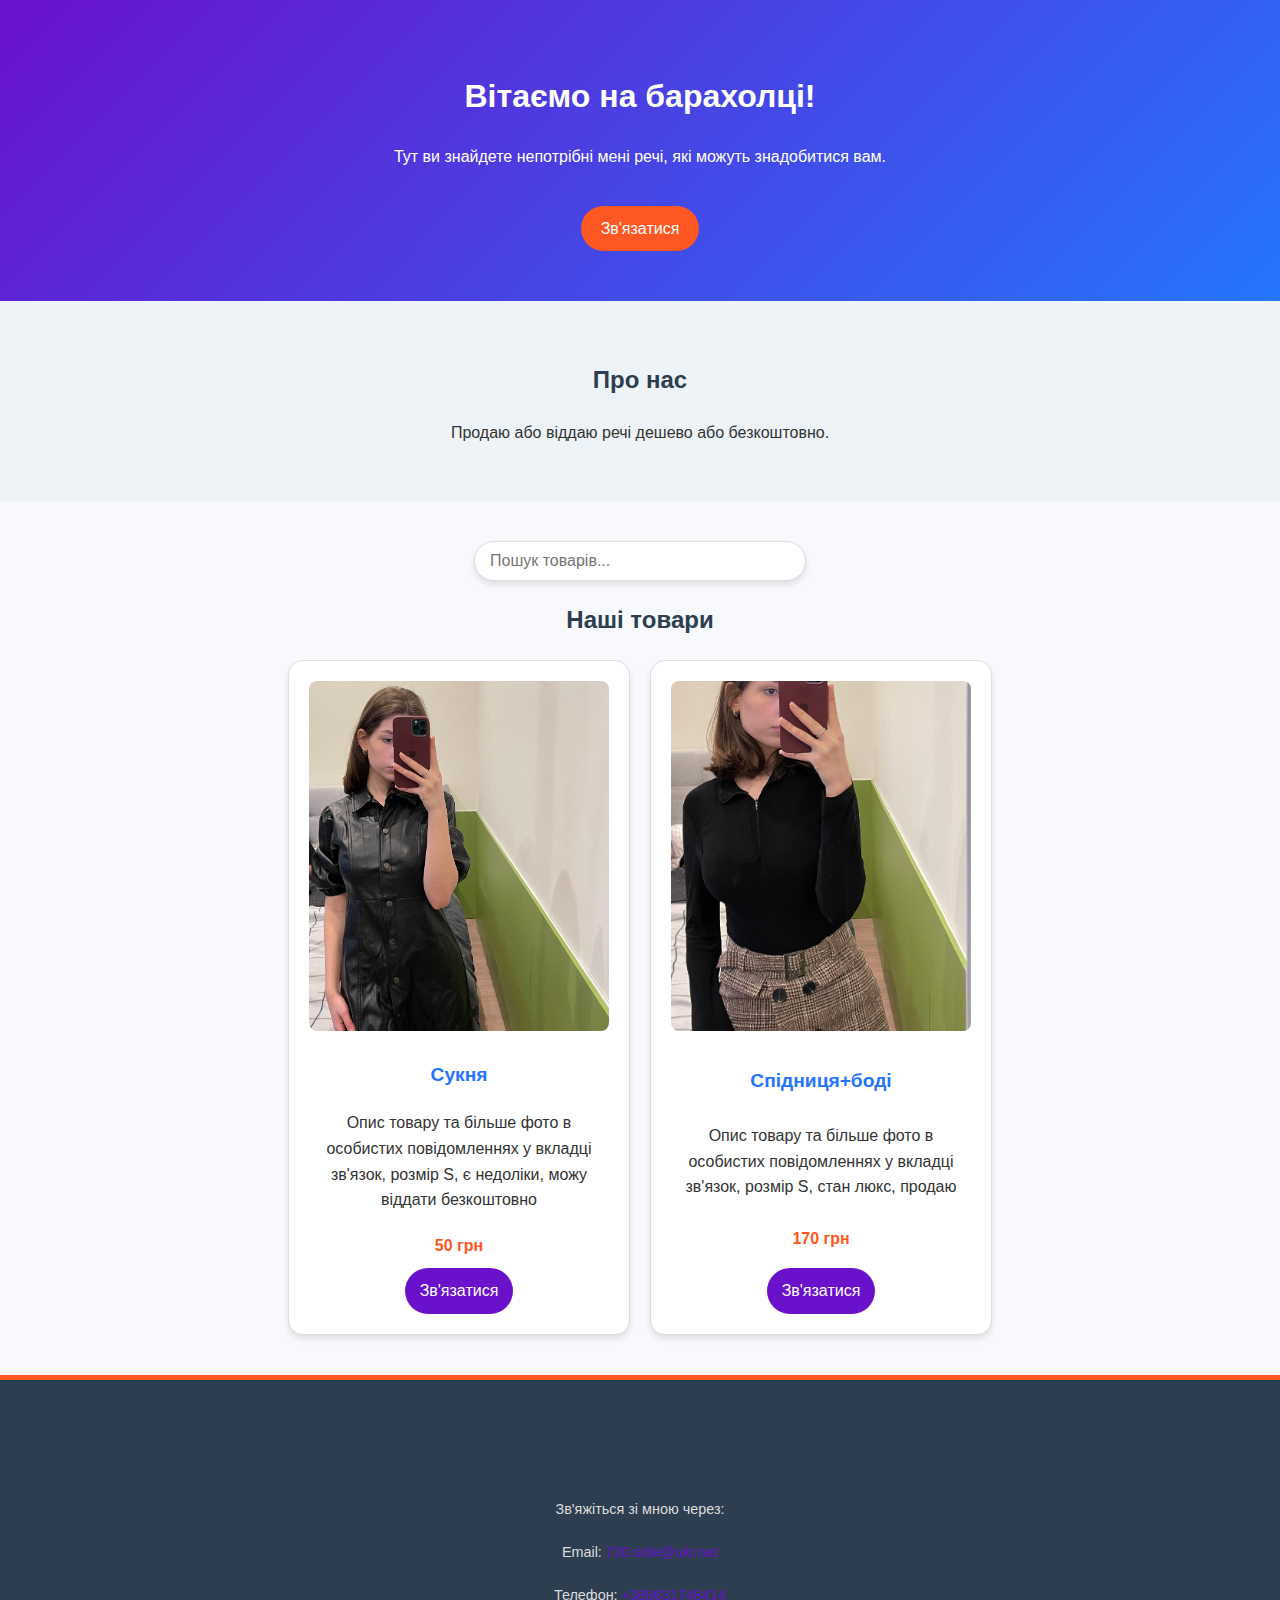
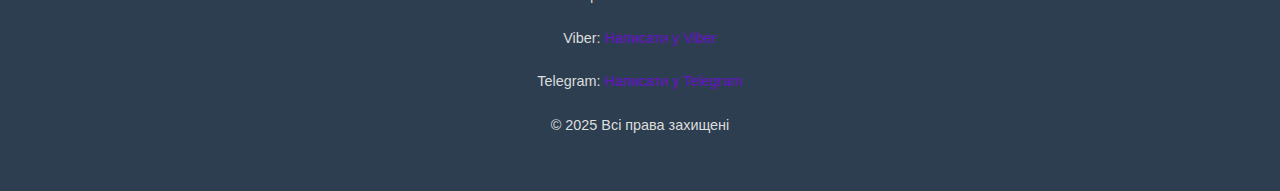
==== index.html @ 7c5efb33 "photo" ====
<!DOCTYPE html>
<html lang="uk">
<head>
    <meta charset="UTF-8">
    <meta name="viewport" content="width=device-width, initial-scale=1.0">
    <meta name="description" content="Моя барахолка – зручна платформа для купівлі та продажу товарів онлайн. Розміщуйте безкоштовні оголошення та знаходьте найкращі пропозиції!">
    <meta name="keywords" content="барахолка, товари, обмін, продаж, роздача, речі, безкоштовно">
    <meta property="og:title" content="Барахолка: Товари, обмін, роздача, оголошення, речі і все тут.">
    <meta property="og:description" content="Моя барахолка – зручна платформа для купівлі та продажу товарів онлайн. Розміщуйте безкоштовні оголошення та знаходьте найкращі пропозиції!">
    <title>Барахолка: Товари, обмін, роздача, оголошення, речі і все тут.</title>

    <!-- Favicon -->
    <link rel="icon" href="favicon.ico" type="image/x-icon">
	<meta property="og:image" content="https://illyasmilyanksyi.github.io/baraholka-project/favicon.ico">

    <!-- CSS Styles -->
    <link rel="stylesheet" href="styles.css">
</head>
<body>
    <header>
        <h1>Вітаємо на барахолці!</h1>
        <p>Тут ви знайдете непотрібні мені речі, які можуть знадобитися вам.</p>
        <a href="#contact" class="button">Зв'язатися</a>
    </header>

    <section id="about" class="section">
        <h2>Про нас</h2>
        <p>Продаю або віддаю речі дешево або безкоштовно.</p>
    </section>

    <section id="items" class="section">
        <h2>Наші товари</h2>
        <div class="items-container">
            <!-- Динамічне завантаження товарів через js -->
        </div>
    </section>
	
	<!-- Модальне вікно для фото -->
        <div id="imageModal" class="image-modal">
    <span class="close-modal" onclick="closeImageModal()">&times;</span>
    <img class="modal-content" id="modalImage">
        </div>

    <footer id="contact" class="section">
        <h2>Контакти</h2>
        <p>Зв'яжіться зі мною через:</p>
        <p>Email: <a href="mailto:720.side@ukr.net">720.side@ukr.net</a></p>
        <p>Телефон: <a href="tel:+380631748414">+380631748414</a></p>
        <p>Viber: <a href="viber://chat?number=%2B380123456789">Написати у Viber</a></p>
        <p>Telegram: <a href="https://t.me/I1488_s">Написати у Telegram</a></p>
        <p>© 2025 Всі права захищені</p>
    </footer>

    <!-- JavaScript -->
    <script src="script.js" defer></script>
</body>
</html>
---- styles.css ----
/* Основні стилі */
body {
    font-family: 'Roboto', sans-serif;
    margin: 0;
    padding: 0;
    line-height: 1.6;
    background-color: #f7f9fc;
    color: #333;
}

/* Шапка */
header {
    background: linear-gradient(135deg, #6a11cb, #2575fc);
    color: white;
    text-align: center;
    padding: 50px 20px;
    box-shadow: 0 4px 8px rgba(0, 0, 0, 0.2);
}

header .button {
    display: inline-block;
    margin-top: 20px;
    padding: 10px 20px;
    background: #ff5722;
    color: white;
    text-decoration: none;
    border-radius: 50px;
    transition: background 0.3s, transform 0.2s;
}

header .button:hover {
    background: #e64a19;
    transform: scale(1.05);
}

/* Секції */
section {
    padding: 40px 20px;
    text-align: center;
}

section:nth-child(even) {
    background: #eef3f7;
}

h2 {
    margin-bottom: 20px;
    color: #2c3e50;
}

/* Поле пошуку */
.search-box {
    display: block;
    margin: 0 auto 20px;
    padding: 10px 15px;
    width: 90%;
    max-width: 300px;
    border: 1px solid #ddd;
    border-radius: 25px;
    box-shadow: 0 4px 6px rgba(0, 0, 0, 0.1);
    font-size: 16px;
    outline: none;
    transition: border-color 0.3s;
}

.search-box:focus {
    border-color: #2575fc;
    box-shadow: 0 4px 8px rgba(37, 117, 252, 0.2);
}

/* Товари */
.items-container {
    display: flex;
    flex-wrap: wrap;
    justify-content: center;
    gap: 20px;
    margin-top: 20px;
}

.item {
    background: white;
    border: 1px solid #ddd;
    border-radius: 15px;
    padding: 20px;
    max-width: 300px;
    display: flex;
    flex-direction: column;
    justify-content: space-between;
    align-items: center;
    box-shadow: 0 4px 6px rgba(0, 0, 0, 0.1);
}

.item img {
    width: 100%;
    height: 350px;
    object-fit: cover;
    border-radius: 8px;
    margin-bottom: 10px;
}

.item h3 {
    font-size: 1.2em;
    margin-bottom: 10px;
    color: #2575fc;
}

.item p {
    margin: 10px 0;
}

.item .price {
    font-weight: bold;
    margin: 10px 0;
    color: #ff5722;
}

.item .button {
    background: #6a11cb;
    padding: 10px 15px;
    border-radius: 50px;
    color: white;
    text-decoration: none;
    transition: background 0.3s, transform 0.2s;
}

.item .button:hover {
    background: #5313b0;
    transform: scale(1.05);
}

/* Стилі для посилань у футері */
footer a {
    color: #6a11cb; /* Фіолетовий колір */
    text-decoration: none; /* Забираємо підкреслення */
    transition: color 0.3s ease;
}

footer a:hover {
    color: #ff5722; /* Помаранчевий колір при наведенні */
    text-decoration: underline; /* Додаємо підкреслення при наведенні */
}

/* Контакти */
footer {
    background: #2c3e50;
    color: white;
    text-align: center;
    padding: 40px 20px;
    border-top: 5px solid #ff5722;
}

footer p {
    margin-top: 20px;
    font-size: 0.9em;
    color: #ddd;
}

/* Адаптивність */
@media (max-width: 480px) {
    .items-container {
        flex-direction: column;
        align-items: center;
    }

    .item {
        width: 100%;
        margin-bottom: 20px;
    }

    header h1 {
        font-size: 1.5rem;
    }
}

/* Стилі для модального вікна */
.image-modal {
    display: none;
    position: fixed;
    z-index: 10;
    left: 0;
    top: 0;
    width: 100%;
    height: 100%;
    overflow: auto;
    background-color: rgba(0, 0, 0, 0.8);
}

.modal-content {
    margin: auto;
    display: block;
    max-width: 80%;
    max-height: 80%;
    border-radius: 10px;
    box-shadow: 0 4px 8px rgba(255, 255, 255, 0.2);
}

.close-modal {
    position: absolute;
    top: 20px;
    right: 35px;
    color: #fff;
    font-size: 40px;
    font-weight: bold;
    cursor: pointer;
}

.close-modal:hover,
.close-modal:focus {
    color: #ff5722;
    text-decoration: none;
    cursor: pointer;
}
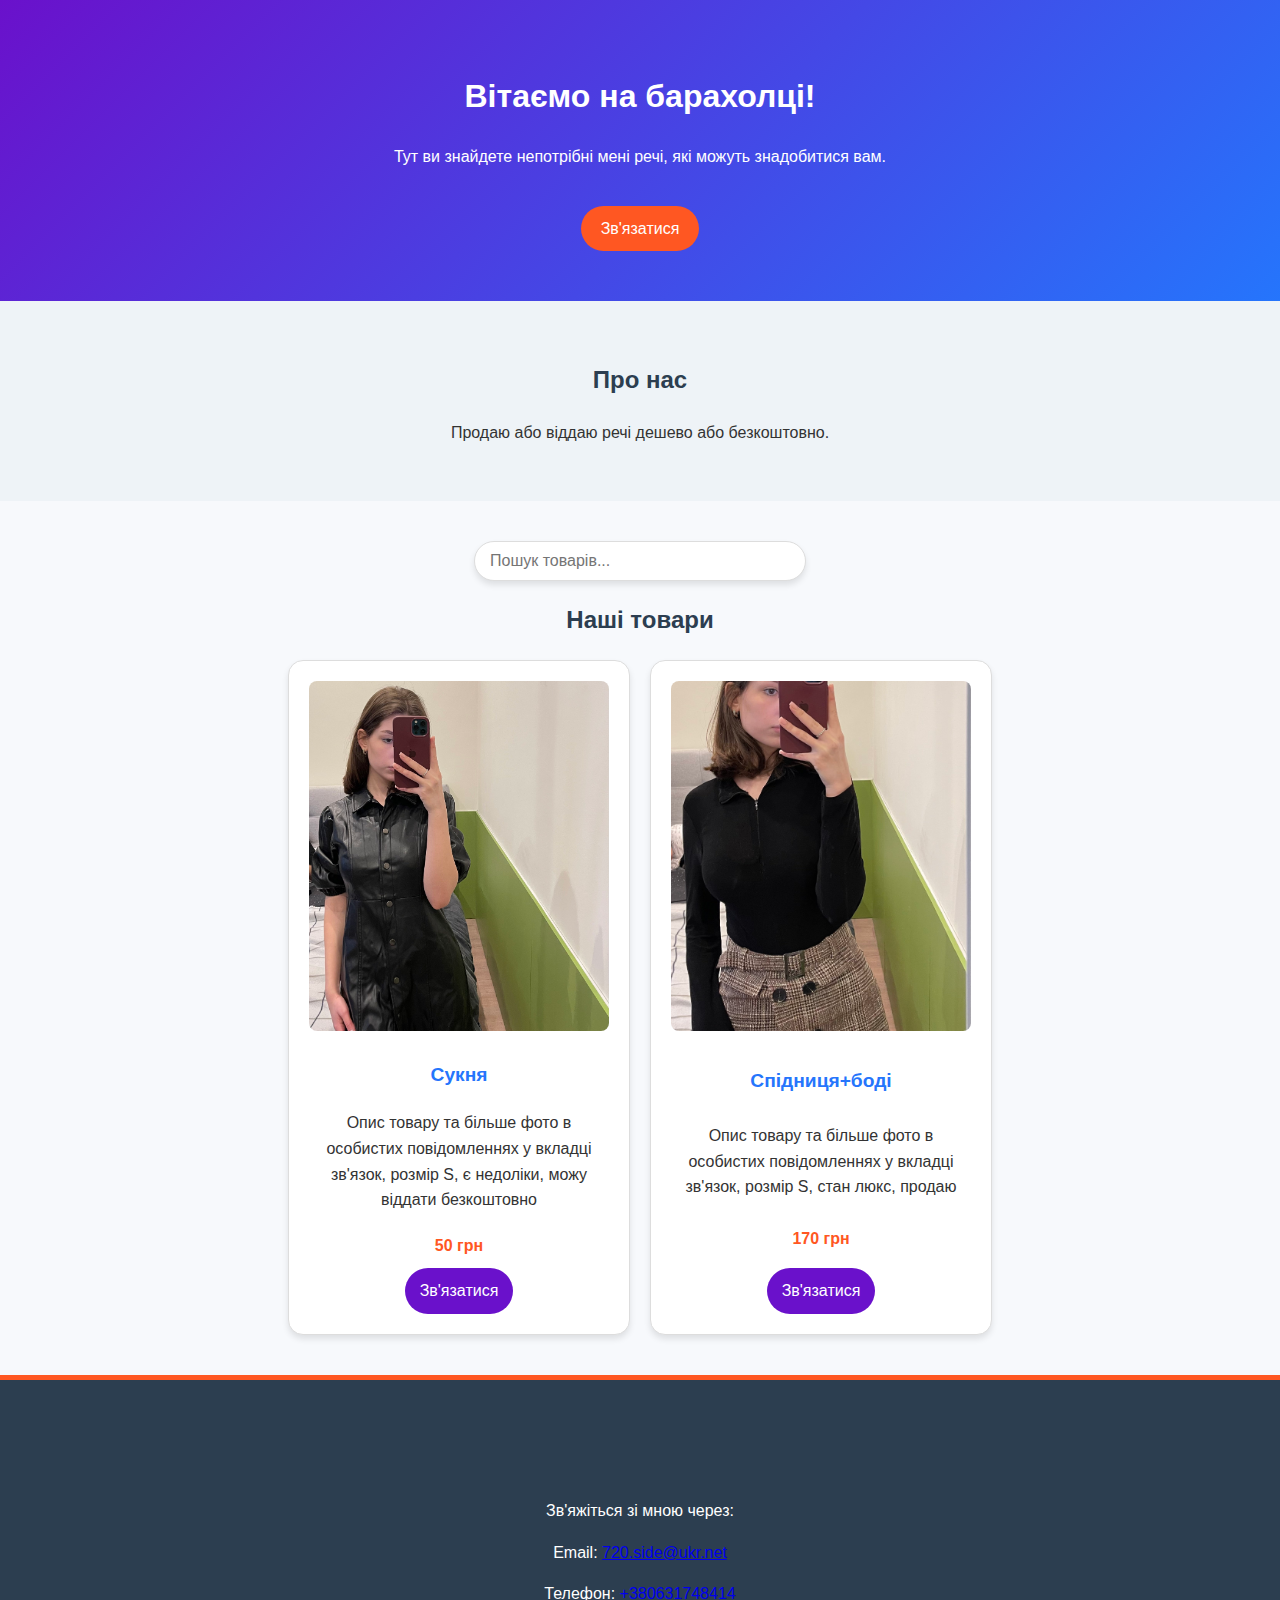
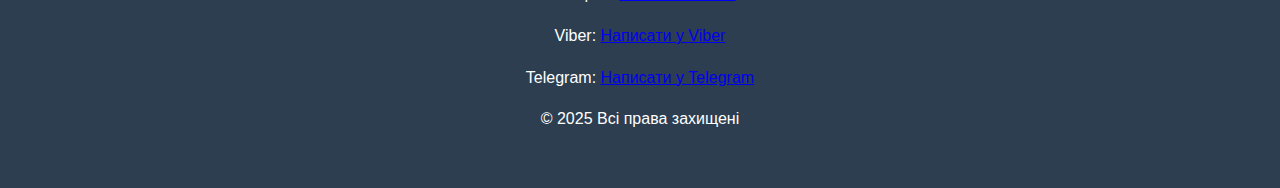
==== commit 2cca80d2: "5" ====
--- a/index.html
+++ b/index.html
@@ -11,7 +11,7 @@
 
     <!-- Favicon -->
     <link rel="icon" href="favicon.ico" type="image/x-icon">
-	<meta property="og:image" content="https://illyasmilyanksyi.github.io/baraholka-project/favicon.ico">
+    <meta property="og:image" content="https://illyasmilyanksyi.github.io/baraholka-project/favicon.ico">
 
     <!-- CSS Styles -->
     <link rel="stylesheet" href="styles.css">
@@ -31,15 +31,19 @@
     <section id="items" class="section">
         <h2>Наші товари</h2>
         <div class="items-container">
-            <!-- Динамічне завантаження товарів через js -->
+            <!-- Динамічне завантаження товарів через JS -->
         </div>
     </section>
-	
-	<!-- Модальне вікно для фото -->
-        <div id="imageModal" class="image-modal">
-    <span class="close-modal" onclick="closeImageModal()">&times;</span>
-    <img class="modal-content" id="modalImage">
+
+    <!-- Модальне вікно для фото -->
+    <div id="imageModal" class="modal">
+        <span class="close" onclick="closeImageModal()">&times;</span>
+        <img id="modalImage" class="modal-content" src="" alt="Product Image">
+        <div class="controls">
+            <span class="prev" onclick="changeImage(-1)">&#10094;</span>
+            <span class="next" onclick="changeImage(1)">&#10095;</span>
         </div>
+    </div>
 
     <footer id="contact" class="section">
         <h2>Контакти</h2>
--- a/styles.css
+++ b/styles.css
@@ -1,3 +1,5 @@
+/* Ваш існуючий CSS */
+
 /* Основні стилі */
 body {
     font-family: 'Roboto', sans-serif;
@@ -128,19 +130,7 @@
     transform: scale(1.05);
 }
 
-/* Стилі для посилань у футері */
-footer a {
-    color: #6a11cb; /* Фіолетовий колір */
-    text-decoration: none; /* Забираємо підкреслення */
-    transition: color 0.3s ease;
-}
-
-footer a:hover {
-    color: #ff5722; /* Помаранчевий колір при наведенні */
-    text-decoration: underline; /* Додаємо підкреслення при наведенні */
-}
-
-/* Контакти */
+/* Футер */
 footer {
     background: #2c3e50;
     color: white;
@@ -149,65 +139,81 @@
     border-top: 5px solid #ff5722;
 }
 
-footer p {
-    margin-top: 20px;
-    font-size: 0.9em;
-    color: #ddd;
-}
-
-/* Адаптивність */
-@media (max-width: 480px) {
-    .items-container {
-        flex-direction: column;
-        align-items: center;
-    }
-
-    .item {
-        width: 100%;
-        margin-bottom: 20px;
-    }
-
-    header h1 {
-        font-size: 1.5rem;
-    }
-}
-
-/* Стилі для модального вікна */
-.image-modal {
+/* --- Стилі для модального вікна --- */
+.modal {
     display: none;
     position: fixed;
-    z-index: 10;
+    z-index: 1000;
     left: 0;
     top: 0;
     width: 100%;
     height: 100%;
+    background-color: rgba(0, 0, 0, 0.8);
     overflow: auto;
-    background-color: rgba(0, 0, 0, 0.8);
+    text-align: center;
+    align-items: center;
+    justify-content: center;
 }
 
 .modal-content {
+    max-width: 80%;
+    max-height: 80%;
     margin: auto;
     display: block;
-    max-width: 80%;
-    max-height: 80%;
+    object-fit: contain; /* Зберігає пропорції зображення */
     border-radius: 10px;
     box-shadow: 0 4px 8px rgba(255, 255, 255, 0.2);
 }
 
-.close-modal {
+.modal img {
+    width: 100%;
+    height: auto;
+}
+
+.close {
     position: absolute;
     top: 20px;
     right: 35px;
-    color: #fff;
+    color: white;
     font-size: 40px;
     font-weight: bold;
     cursor: pointer;
-}
-
-.close-modal:hover,
-.close-modal:focus {
+    user-select: none;
+}
+
+.close:hover,
+.close:focus {
     color: #ff5722;
     text-decoration: none;
+}
+
+.controls {
+    position: absolute;
+    top: 50%;
+    width: 100%;
+    display: flex;
+    justify-content: space-between;
+    transform: translateY(-50%);
+    pointer-events: none;
+}
+
+.prev,
+.next {
     cursor: pointer;
-}
-
+    position: relative;
+    pointer-events: auto;
+    padding: 16px;
+    color: white;
+    font-weight: bold;
+    font-size: 20px;
+    user-select: none;
+    background-color: rgba(0, 0, 0, 0.5);
+    border-radius: 50%;
+    margin: 0 10px;
+    transition: background-color 0.3s;
+}
+
+.prev:hover,
+.next:hover {
+    background-color: rgba(255, 87, 34, 0.8);
+}
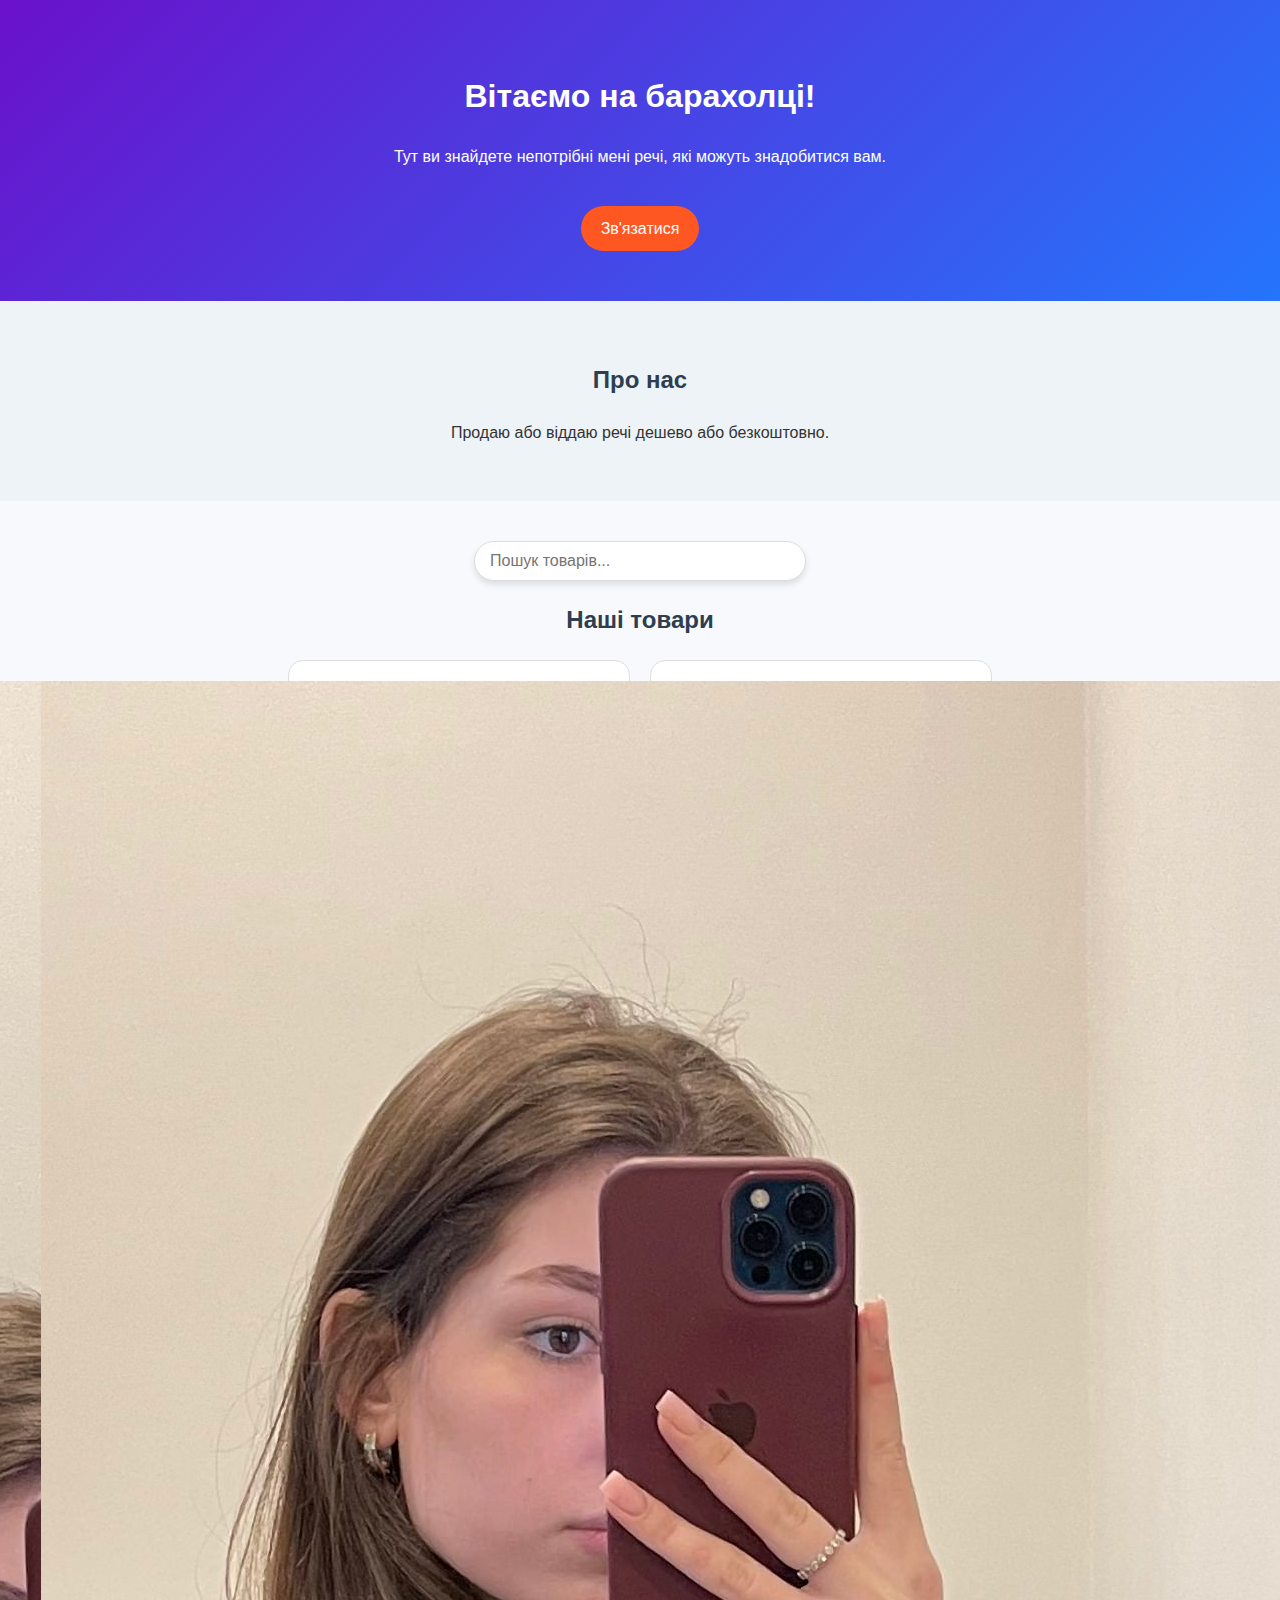
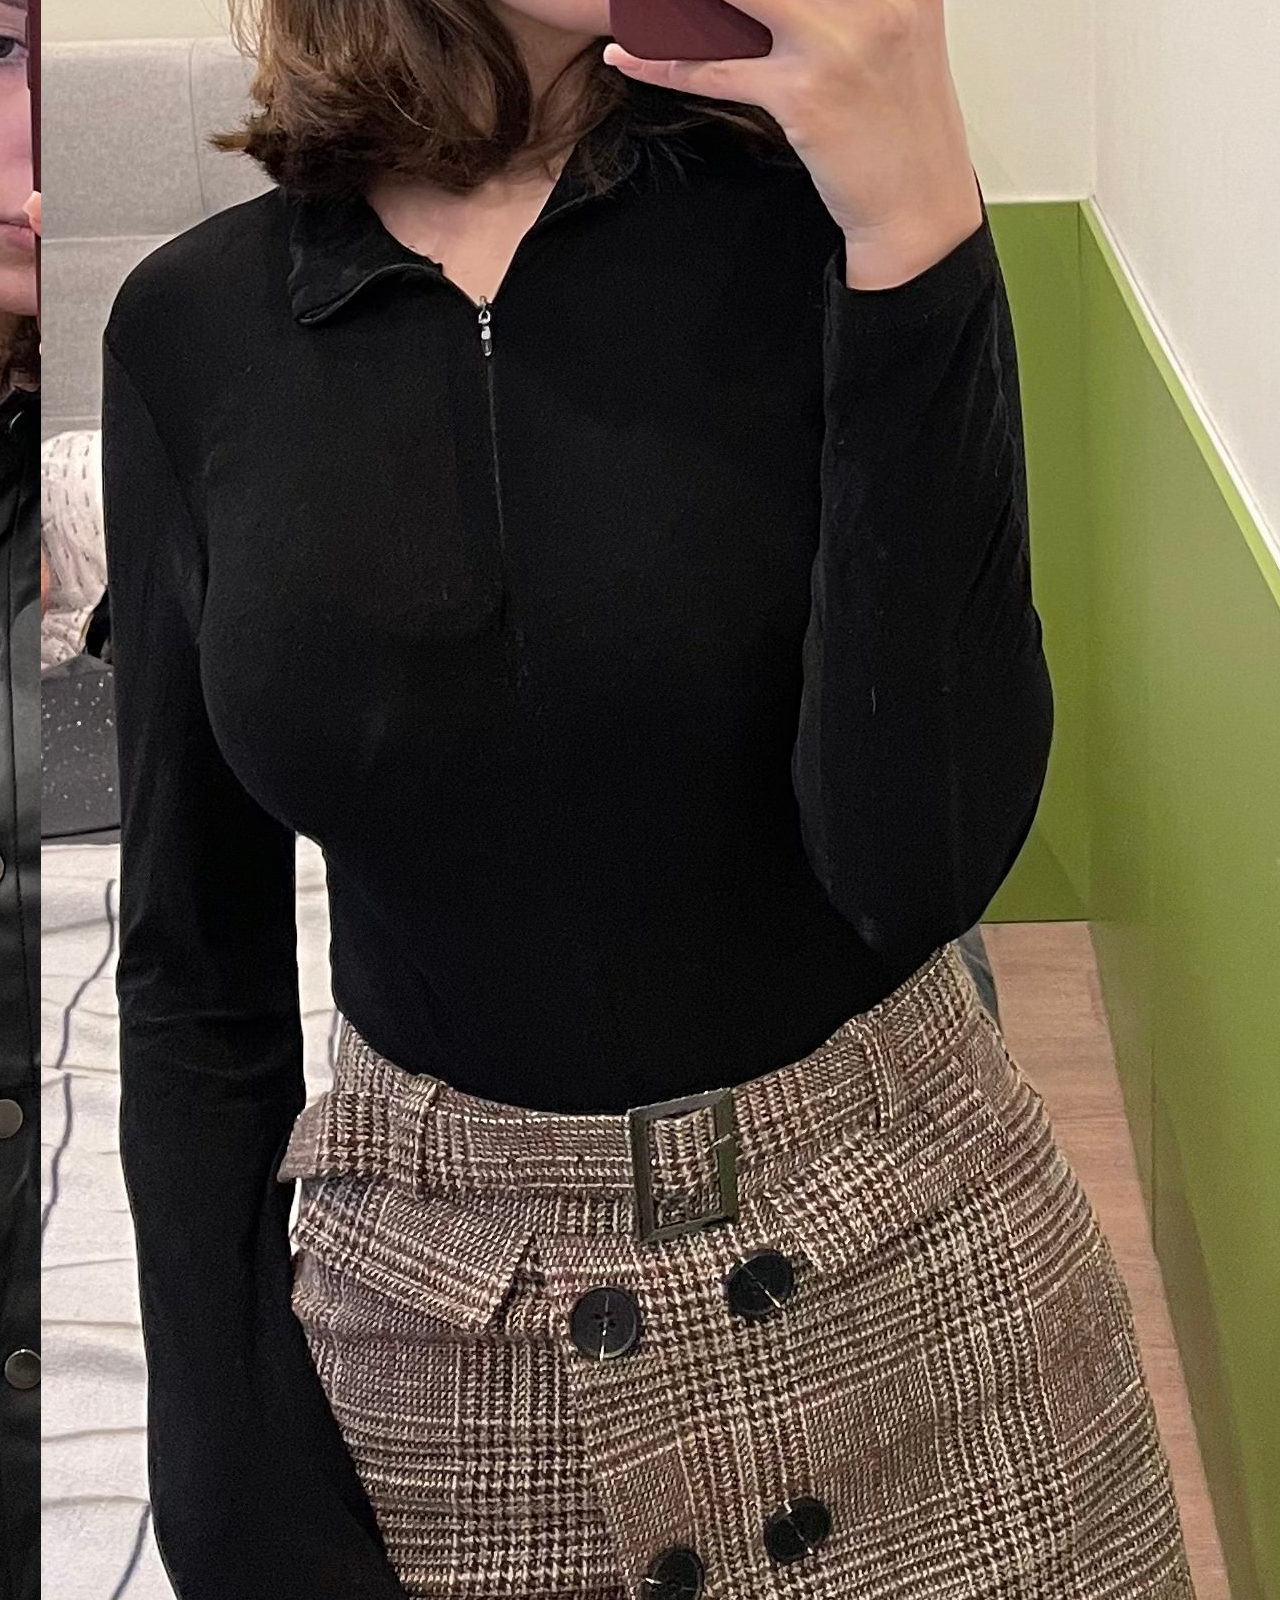
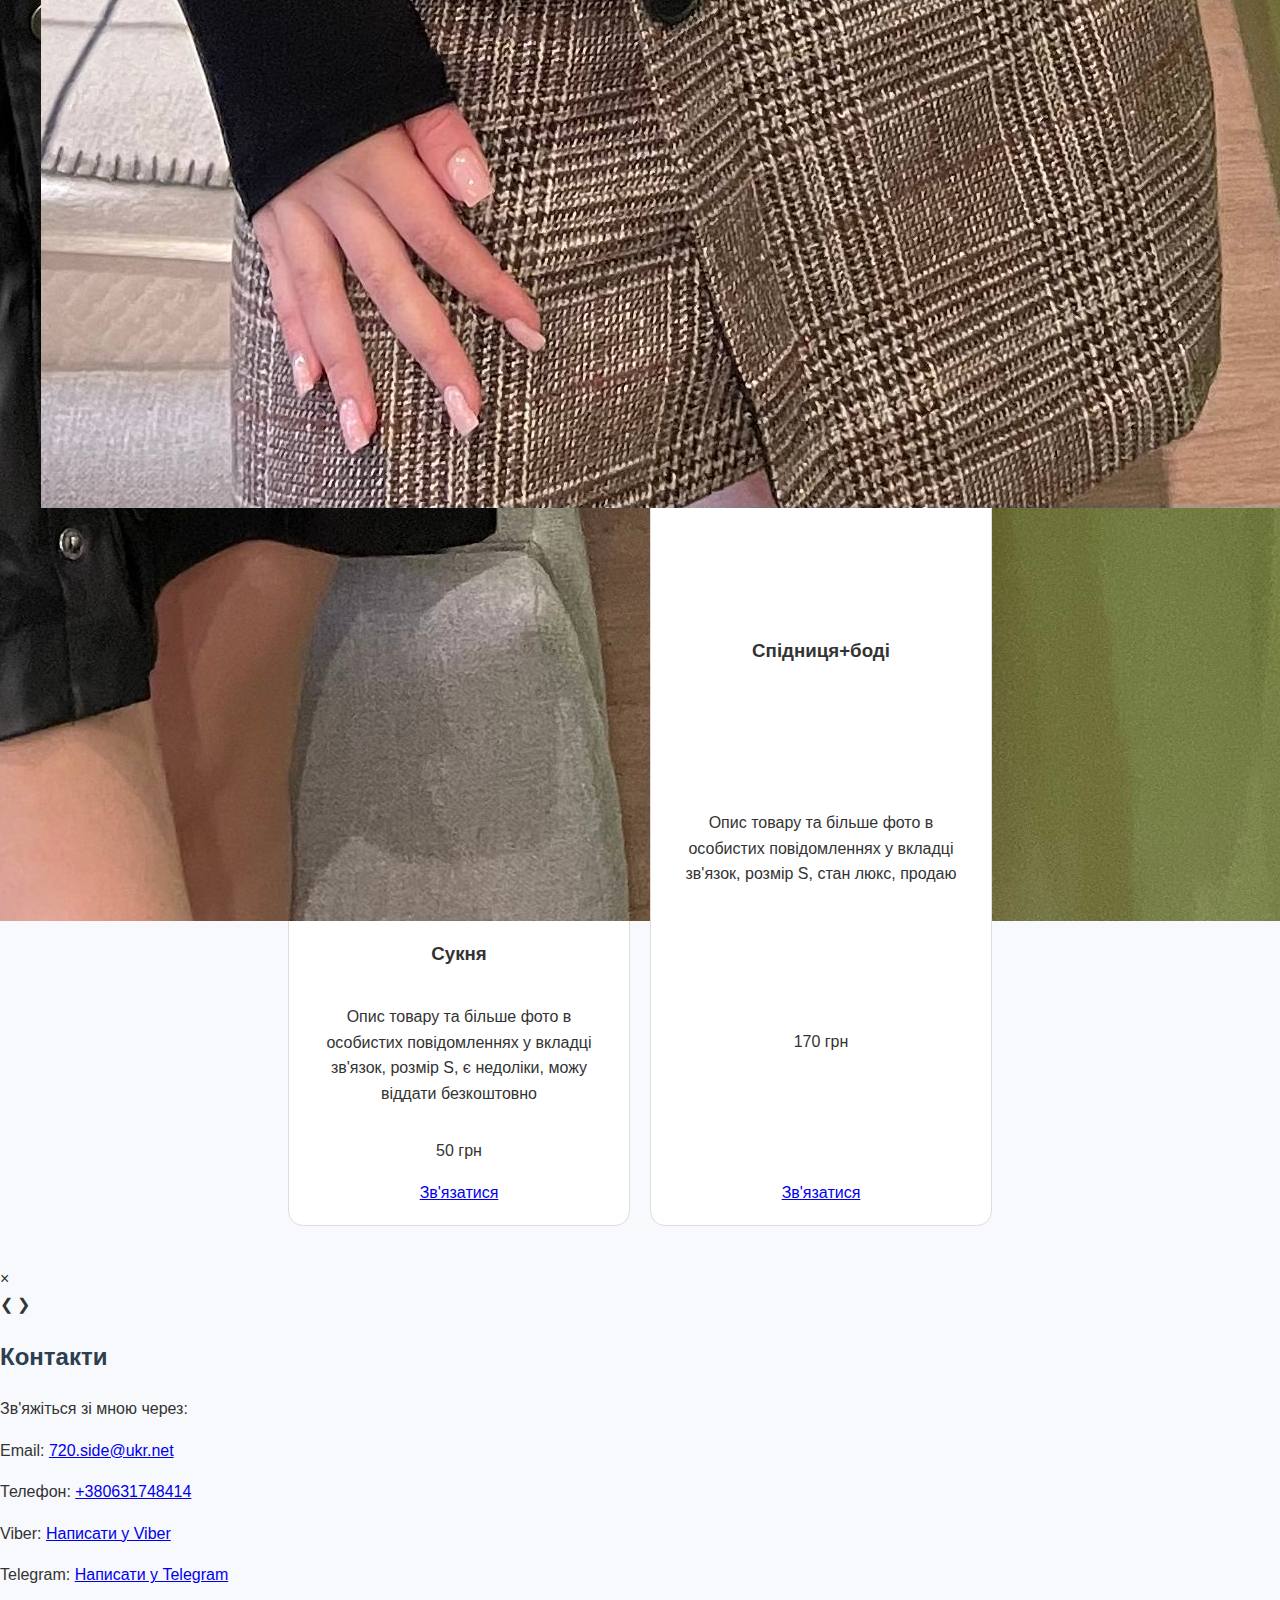
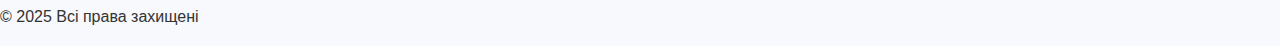
==== commit d74e9add: "6" ====
--- a/index.html
+++ b/index.html
@@ -31,17 +31,17 @@
     <section id="items" class="section">
         <h2>Наші товари</h2>
         <div class="items-container">
-            <!-- Динамічне завантаження товарів через JS -->
+            <!-- Товари будуть динамічно завантажені тут -->
         </div>
     </section>
 
-    <!-- Модальне вікно для фото -->
+    <!-- Модальне вікно для перегляду зображень -->
     <div id="imageModal" class="modal">
-        <span class="close" onclick="closeImageModal()">&times;</span>
-        <img id="modalImage" class="modal-content" src="" alt="Product Image">
+        <span class="close" onclick="closeModal()">&times;</span>
+        <img id="modalImage" class="modal-content">
         <div class="controls">
-            <span class="prev" onclick="changeImage(-1)">&#10094;</span>
-            <span class="next" onclick="changeImage(1)">&#10095;</span>
+            <span class="prev" onclick="changeSlide(-1)">&#10094;</span>
+            <span class="next" onclick="changeSlide(1)">&#10095;</span>
         </div>
     </div>
 
@@ -50,7 +50,7 @@
         <p>Зв'яжіться зі мною через:</p>
         <p>Email: <a href="mailto:720.side@ukr.net">720.side@ukr.net</a></p>
         <p>Телефон: <a href="tel:+380631748414">+380631748414</a></p>
-        <p>Viber: <a href="viber://chat?number=%2B380123456789">Написати у Viber</a></p>
+        <p>Viber: <a href="viber://chat?number=%2B380631748414">Написати у Viber</a></p>
         <p>Telegram: <a href="https://t.me/I1488_s">Написати у Telegram</a></p>
         <p>© 2025 Всі права захищені</p>
     </footer>
--- a/styles.css
+++ b/styles.css
@@ -1,5 +1,3 @@
-/* Ваш існуючий CSS */
-
 /* Основні стилі */
 body {
     font-family: 'Roboto', sans-serif;
@@ -89,131 +87,6 @@
     flex-direction: column;
     justify-content: space-between;
     align-items: center;
-    box-shadow: 0 4px 6px rgba(0, 0, 0, 0.1);
-}
-
-.item img {
-    width: 100%;
-    height: 350px;
-    object-fit: cover;
-    border-radius: 8px;
-    margin-bottom: 10px;
-}
-
-.item h3 {
-    font-size: 1.2em;
-    margin-bottom: 10px;
-    color: #2575fc;
-}
-
-.item p {
-    margin: 10px 0;
-}
-
-.item .price {
-    font-weight: bold;
-    margin: 10px 0;
-    color: #ff5722;
-}
-
-.item .button {
-    background: #6a11cb;
-    padding: 10px 15px;
-    border-radius: 50px;
-    color: white;
-    text-decoration: none;
-    transition: background 0.3s, transform 0.2s;
-}
-
-.item .button:hover {
-    background: #5313b0;
-    transform: scale(1.05);
-}
-
-/* Футер */
-footer {
-    background: #2c3e50;
-    color: white;
-    text-align: center;
-    padding: 40px 20px;
-    border-top: 5px solid #ff5722;
-}
-
-/* --- Стилі для модального вікна --- */
-.modal {
-    display: none;
-    position: fixed;
-    z-index: 1000;
-    left: 0;
-    top: 0;
-    width: 100%;
-    height: 100%;
-    background-color: rgba(0, 0, 0, 0.8);
-    overflow: auto;
-    text-align: center;
-    align-items: center;
-    justify-content: center;
-}
-
-.modal-content {
-    max-width: 80%;
-    max-height: 80%;
-    margin: auto;
-    display: block;
-    object-fit: contain; /* Зберігає пропорції зображення */
-    border-radius: 10px;
-    box-shadow: 0 4px 8px rgba(255, 255, 255, 0.2);
-}
-
-.modal img {
-    width: 100%;
-    height: auto;
-}
-
-.close {
-    position: absolute;
-    top: 20px;
-    right: 35px;
-    color: white;
-    font-size: 40px;
-    font-weight: bold;
-    cursor: pointer;
-    user-select: none;
-}
-
-.close:hover,
-.close:focus {
-    color: #ff5722;
-    text-decoration: none;
-}
-
-.controls {
-    position: absolute;
-    top: 50%;
-    width: 100%;
-    display: flex;
-    justify-content: space-between;
-    transform: translateY(-50%);
-    pointer-events: none;
-}
-
-.prev,
-.next {
-    cursor: pointer;
-    position: relative;
-    pointer-events: auto;
-    padding: 16px;
-    color: white;
-    font-weight: bold;
-    font-size: 20px;
-    user-select: none;
-    background-color: rgba(0, 0, 0, 0.5);
-    border-radius: 50%;
-    margin: 0 10px;
-    transition: background-color 0.3s;
-}
-
-.prev:hover,
-.next:hover {
-    background-color: rgba(255, 87, 34, 0.8);
-}
+    box-shadow: 0 4px 6px rgba(0, 0, 0, 0.
+::contentReference[oaicite:0]{index=0}
+ 
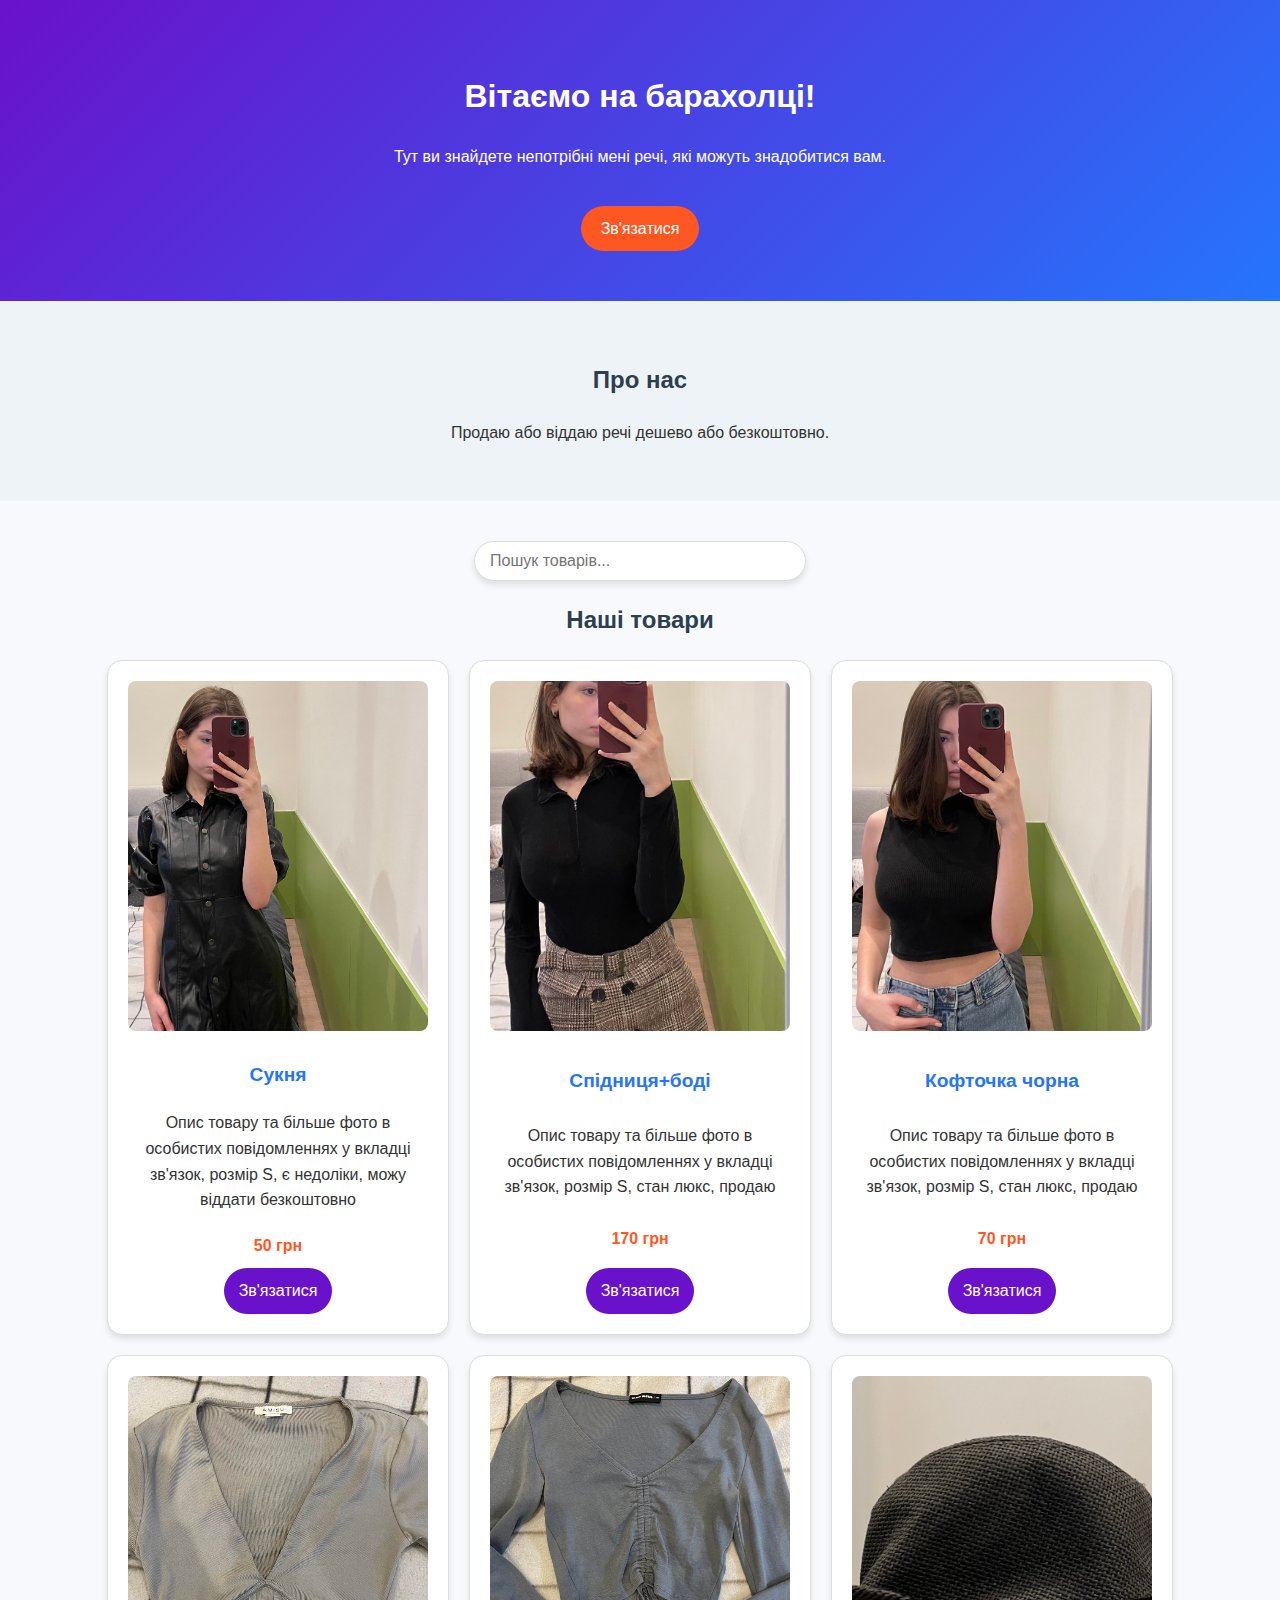
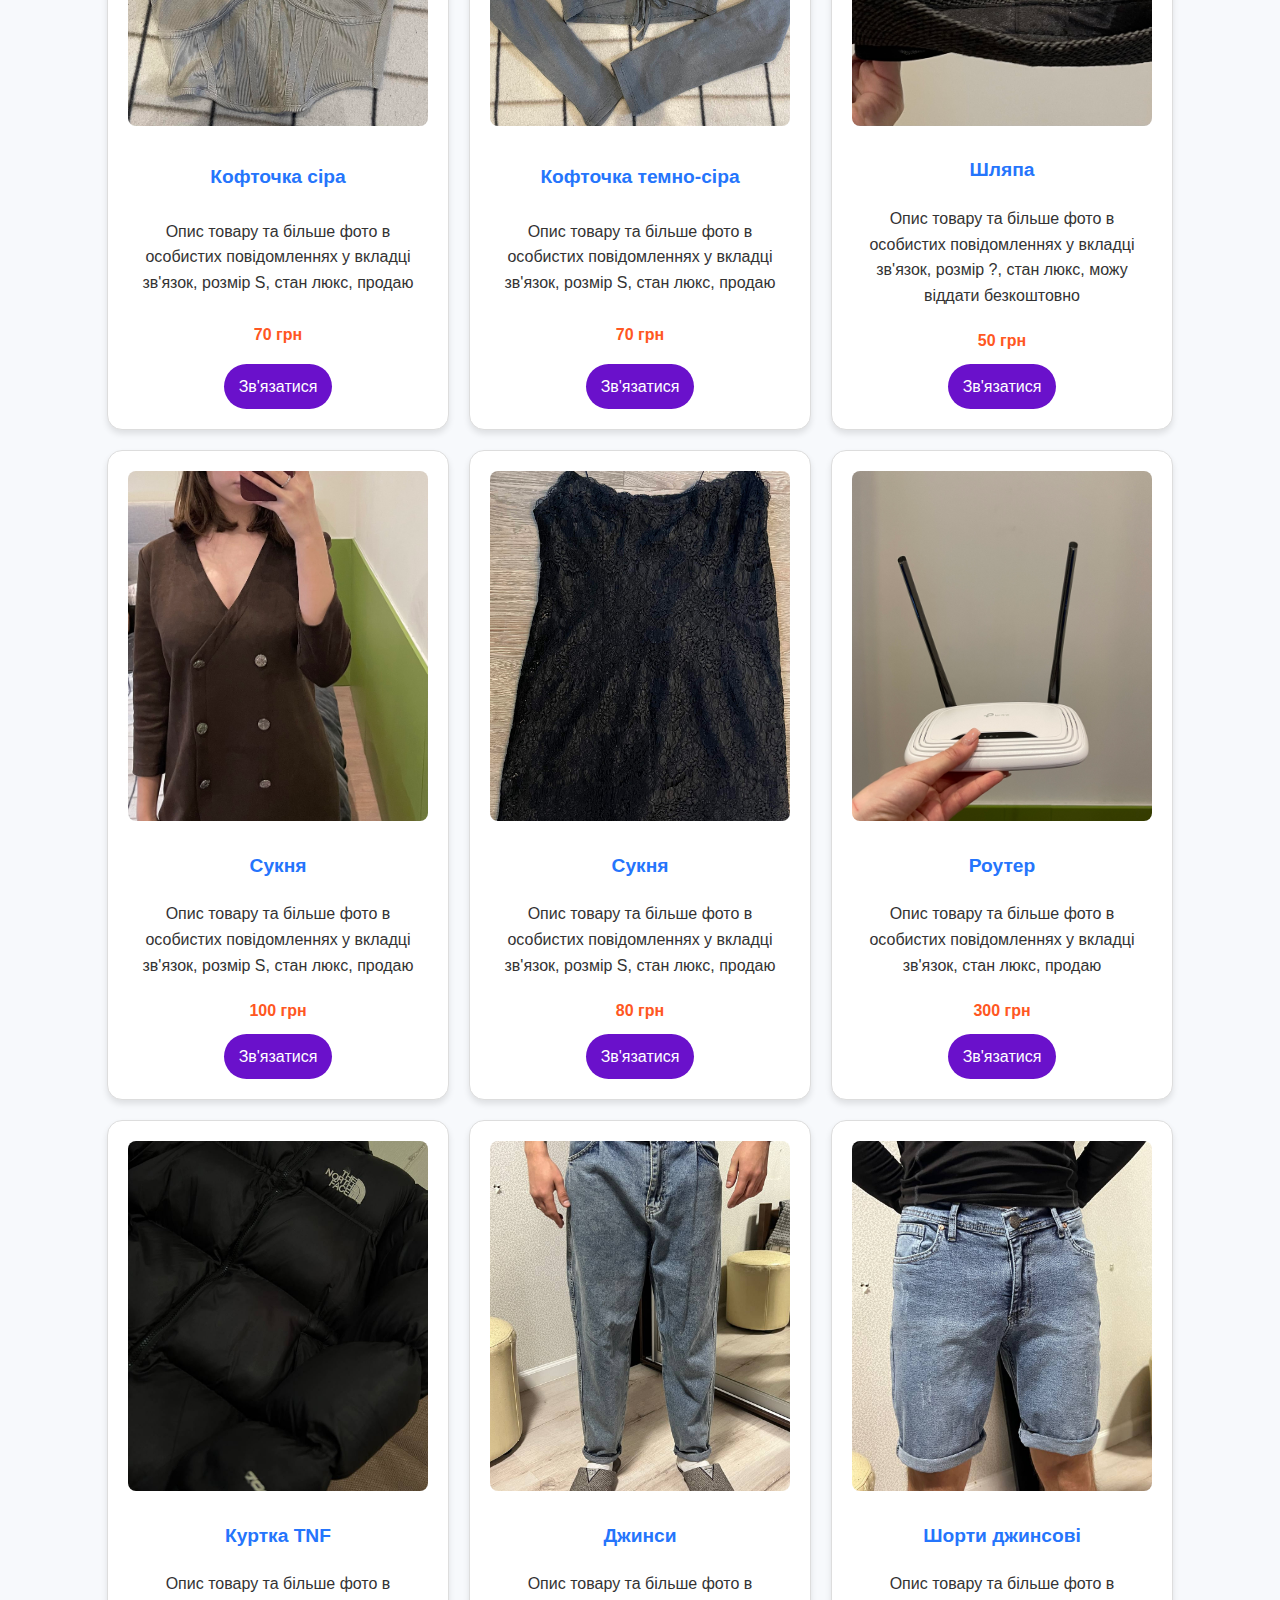
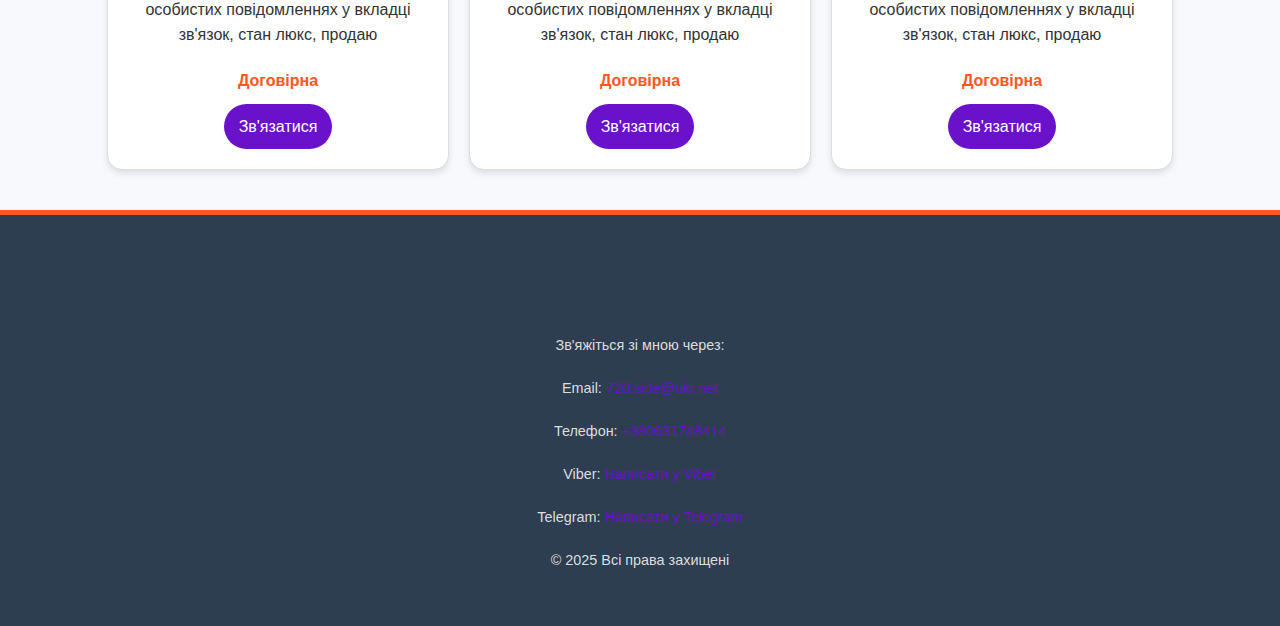
==== commit 9f78c1ad: "7" ====
--- a/index.html
+++ b/index.html
@@ -11,7 +11,7 @@
 
     <!-- Favicon -->
     <link rel="icon" href="favicon.ico" type="image/x-icon">
-    <meta property="og:image" content="https://illyasmilyanksyi.github.io/baraholka-project/favicon.ico">
+	<meta property="og:image" content="https://illyasmilyanksyi.github.io/baraholka-project/favicon.ico">
 
     <!-- CSS Styles -->
     <link rel="stylesheet" href="styles.css">
@@ -31,26 +31,22 @@
     <section id="items" class="section">
         <h2>Наші товари</h2>
         <div class="items-container">
-            <!-- Товари будуть динамічно завантажені тут -->
+            <!-- Динамічне завантаження товарів через js -->
         </div>
     </section>
-
-    <!-- Модальне вікно для перегляду зображень -->
-    <div id="imageModal" class="modal">
-        <span class="close" onclick="closeModal()">&times;</span>
-        <img id="modalImage" class="modal-content">
-        <div class="controls">
-            <span class="prev" onclick="changeSlide(-1)">&#10094;</span>
-            <span class="next" onclick="changeSlide(1)">&#10095;</span>
+	
+	<!-- Модальне вікно для фото -->
+        <div id="imageModal" class="image-modal">
+    <span class="close-modal" onclick="closeImageModal()">&times;</span>
+    <img class="modal-content" id="modalImage">
         </div>
-    </div>
 
     <footer id="contact" class="section">
         <h2>Контакти</h2>
         <p>Зв'яжіться зі мною через:</p>
         <p>Email: <a href="mailto:720.side@ukr.net">720.side@ukr.net</a></p>
         <p>Телефон: <a href="tel:+380631748414">+380631748414</a></p>
-        <p>Viber: <a href="viber://chat?number=%2B380631748414">Написати у Viber</a></p>
+        <p>Viber: <a href="viber://chat?number=%2B380123456789">Написати у Viber</a></p>
         <p>Telegram: <a href="https://t.me/I1488_s">Написати у Telegram</a></p>
         <p>© 2025 Всі права захищені</p>
     </footer>
--- a/styles.css
+++ b/styles.css
@@ -87,6 +87,127 @@
     flex-direction: column;
     justify-content: space-between;
     align-items: center;
-    box-shadow: 0 4px 6px rgba(0, 0, 0, 0.
-::contentReference[oaicite:0]{index=0}
- 
+    box-shadow: 0 4px 6px rgba(0, 0, 0, 0.1);
+}
+
+.item img {
+    width: 100%;
+    height: 350px;
+    object-fit: cover;
+    border-radius: 8px;
+    margin-bottom: 10px;
+}
+
+.item h3 {
+    font-size: 1.2em;
+    margin-bottom: 10px;
+    color: #2575fc;
+}
+
+.item p {
+    margin: 10px 0;
+}
+
+.item .price {
+    font-weight: bold;
+    margin: 10px 0;
+    color: #ff5722;
+}
+
+.item .button {
+    background: #6a11cb;
+    padding: 10px 15px;
+    border-radius: 50px;
+    color: white;
+    text-decoration: none;
+    transition: background 0.3s, transform 0.2s;
+}
+
+.item .button:hover {
+    background: #5313b0;
+    transform: scale(1.05);
+}
+
+/* Стилі для посилань у футері */
+footer a {
+    color: #6a11cb; /* Фіолетовий колір */
+    text-decoration: none; /* Забираємо підкреслення */
+    transition: color 0.3s ease;
+}
+
+footer a:hover {
+    color: #ff5722; /* Помаранчевий колір при наведенні */
+    text-decoration: underline; /* Додаємо підкреслення при наведенні */
+}
+
+/* Контакти */
+footer {
+    background: #2c3e50;
+    color: white;
+    text-align: center;
+    padding: 40px 20px;
+    border-top: 5px solid #ff5722;
+}
+
+footer p {
+    margin-top: 20px;
+    font-size: 0.9em;
+    color: #ddd;
+}
+
+/* Адаптивність */
+@media (max-width: 480px) {
+    .items-container {
+        flex-direction: column;
+        align-items: center;
+    }
+
+    .item {
+        width: 100%;
+        margin-bottom: 20px;
+    }
+
+    header h1 {
+        font-size: 1.5rem;
+    }
+}
+
+/* Стилі для модального вікна */
+.image-modal {
+    display: none;
+    position: fixed;
+    z-index: 10;
+    left: 0;
+    top: 0;
+    width: 100%;
+    height: 100%;
+    overflow: auto;
+    background-color: rgba(0, 0, 0, 0.8);
+}
+
+.modal-content {
+    margin: auto;
+    display: block;
+    max-width: 80%;
+    max-height: 80%;
+    border-radius: 10px;
+    box-shadow: 0 4px 8px rgba(255, 255, 255, 0.2);
+}
+
+.close-modal {
+    position: absolute;
+    top: 20px;
+    right: 35px;
+    color: #fff;
+    font-size: 40px;
+    font-weight: bold;
+    cursor: pointer;
+}
+
+.close-modal:hover,
+.close-modal:focus {
+    color: #ff5722;
+    text-decoration: none;
+    cursor: pointer;
+}
+
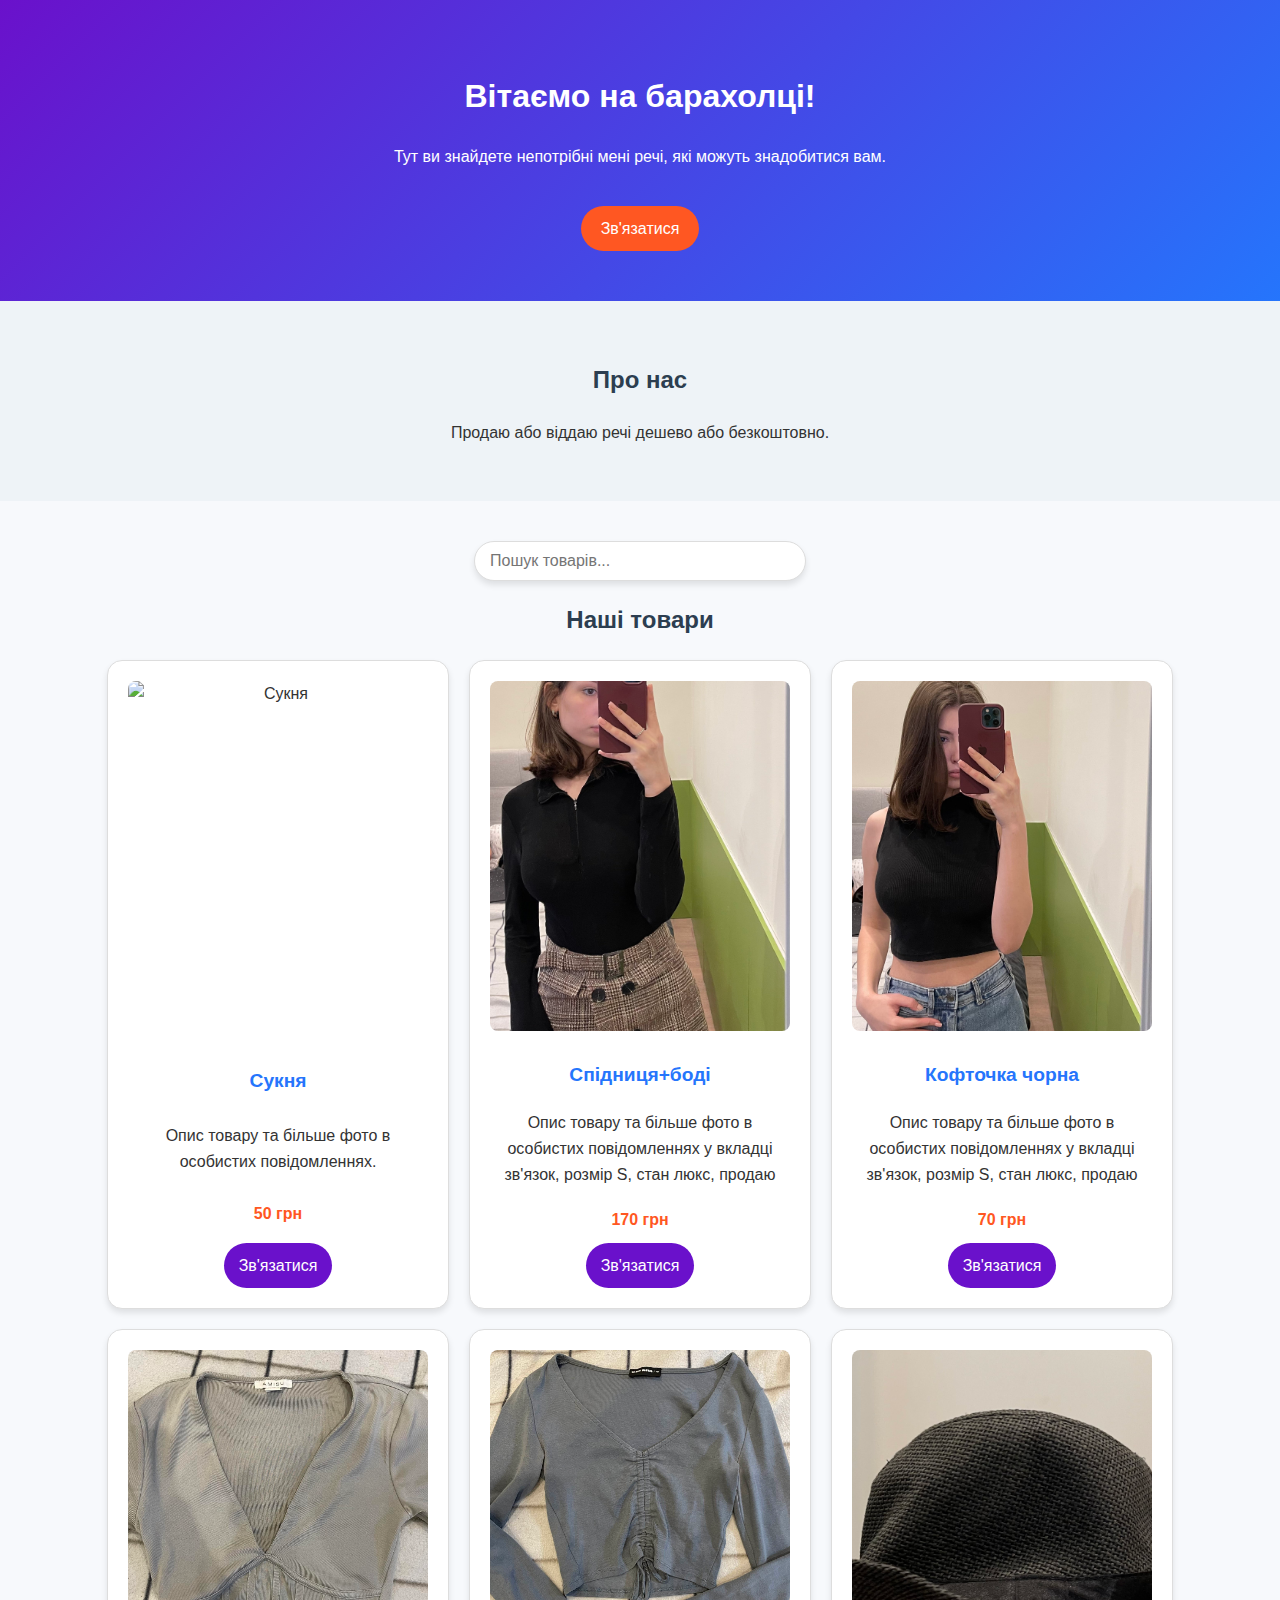
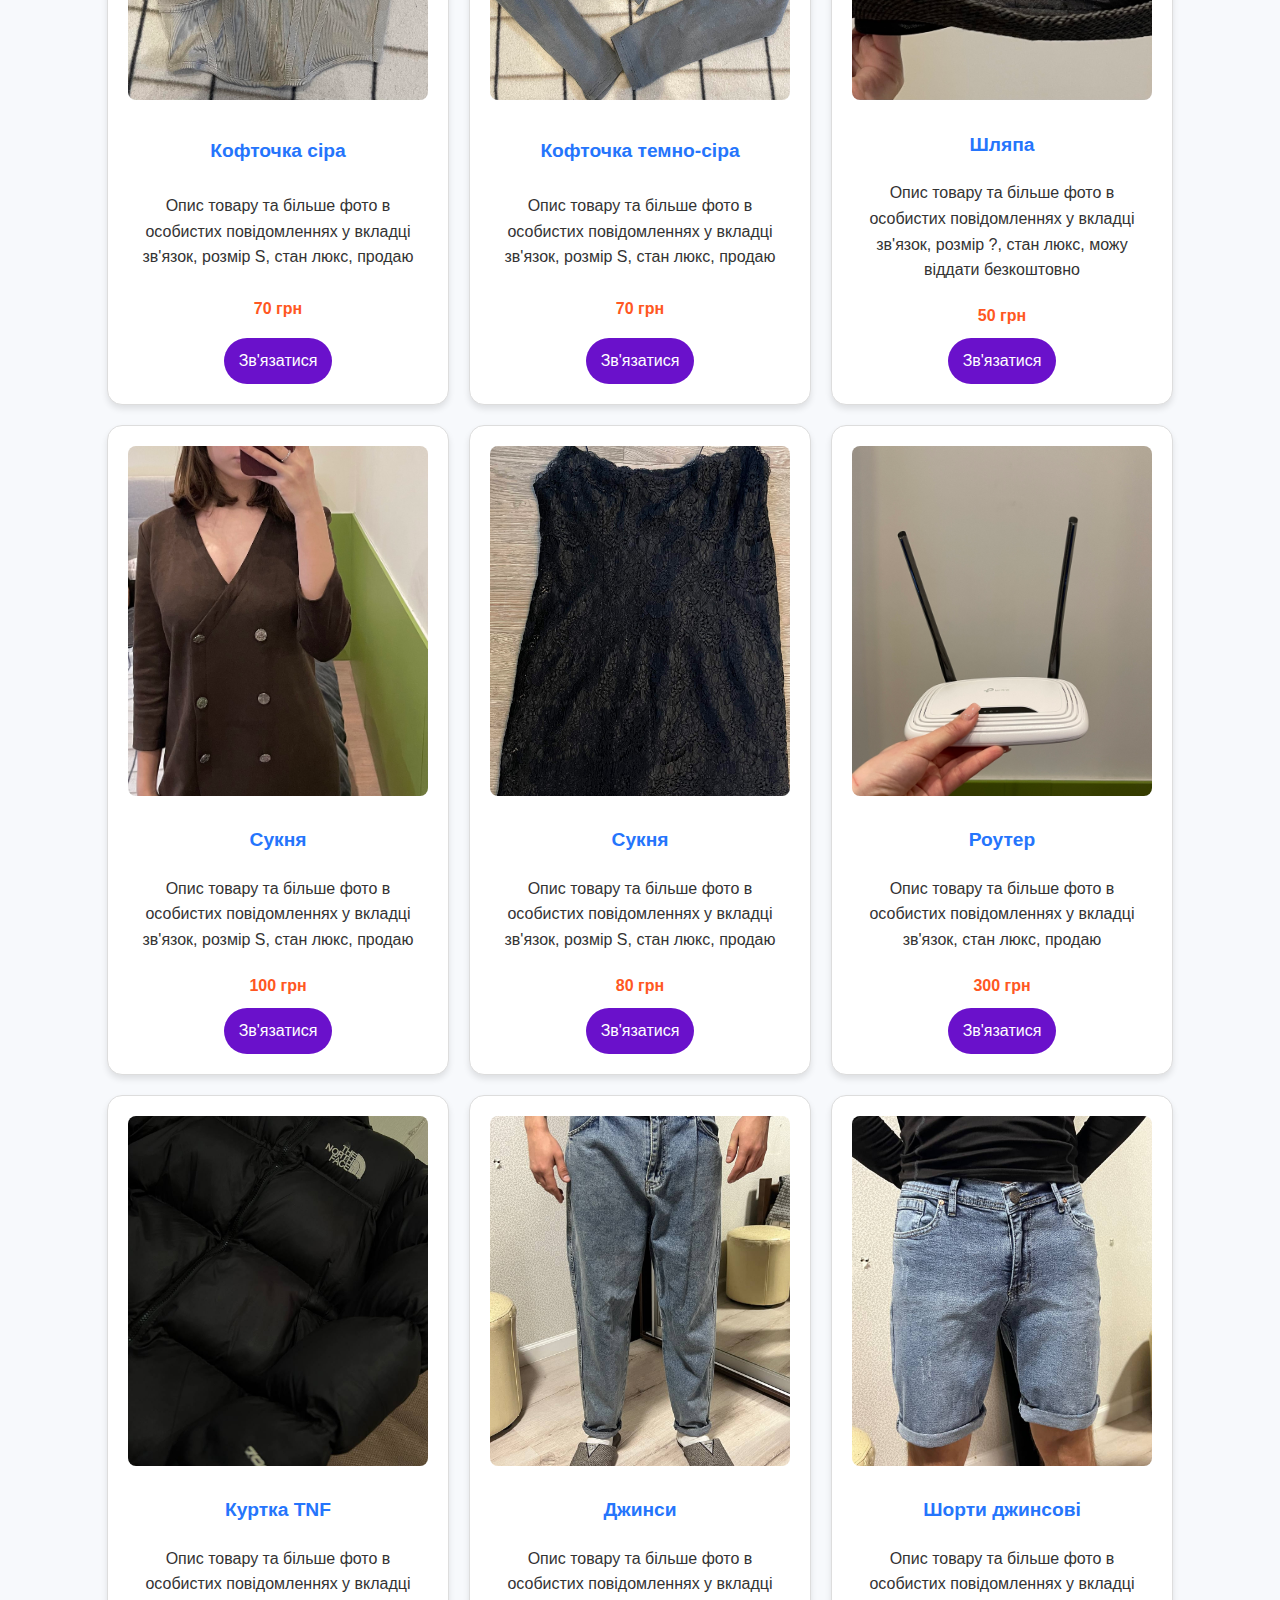
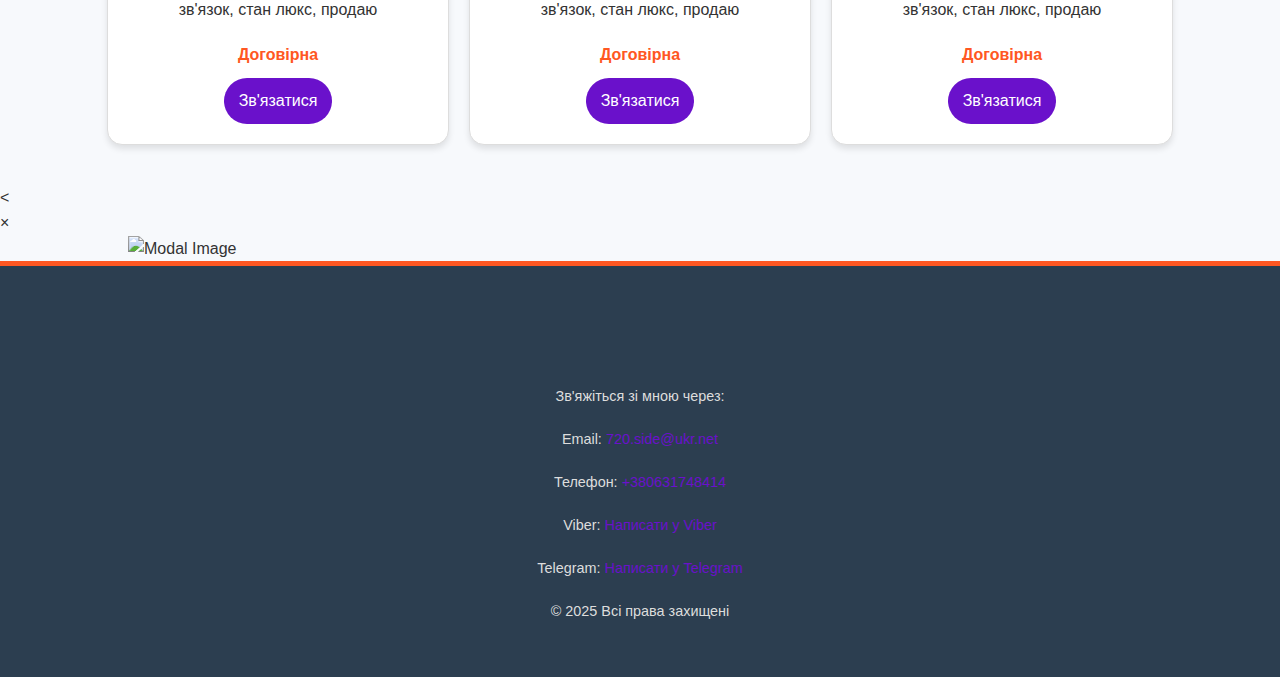
==== commit 1ff0af04: "12" ====
--- a/index.html
+++ b/index.html
@@ -36,10 +36,13 @@
     </section>
 	
 	<!-- Модальне вікно для фото -->
-        <div id="imageModal" class="image-modal">
-    <span class="close-modal" onclick="closeImageModal()">&times;</span>
-    <img class="modal-content" id="modalImage">
-        </div>
+        <<div id="modal" class="modal">
+    <span class="close" onclick="closeModal()">&times;</span>
+    <div class="modal-content">
+        <img id="modalImage" src="" alt="Modal Image">
+    </div>
+</div>
+
 
     <footer id="contact" class="section">
         <h2>Контакти</h2>
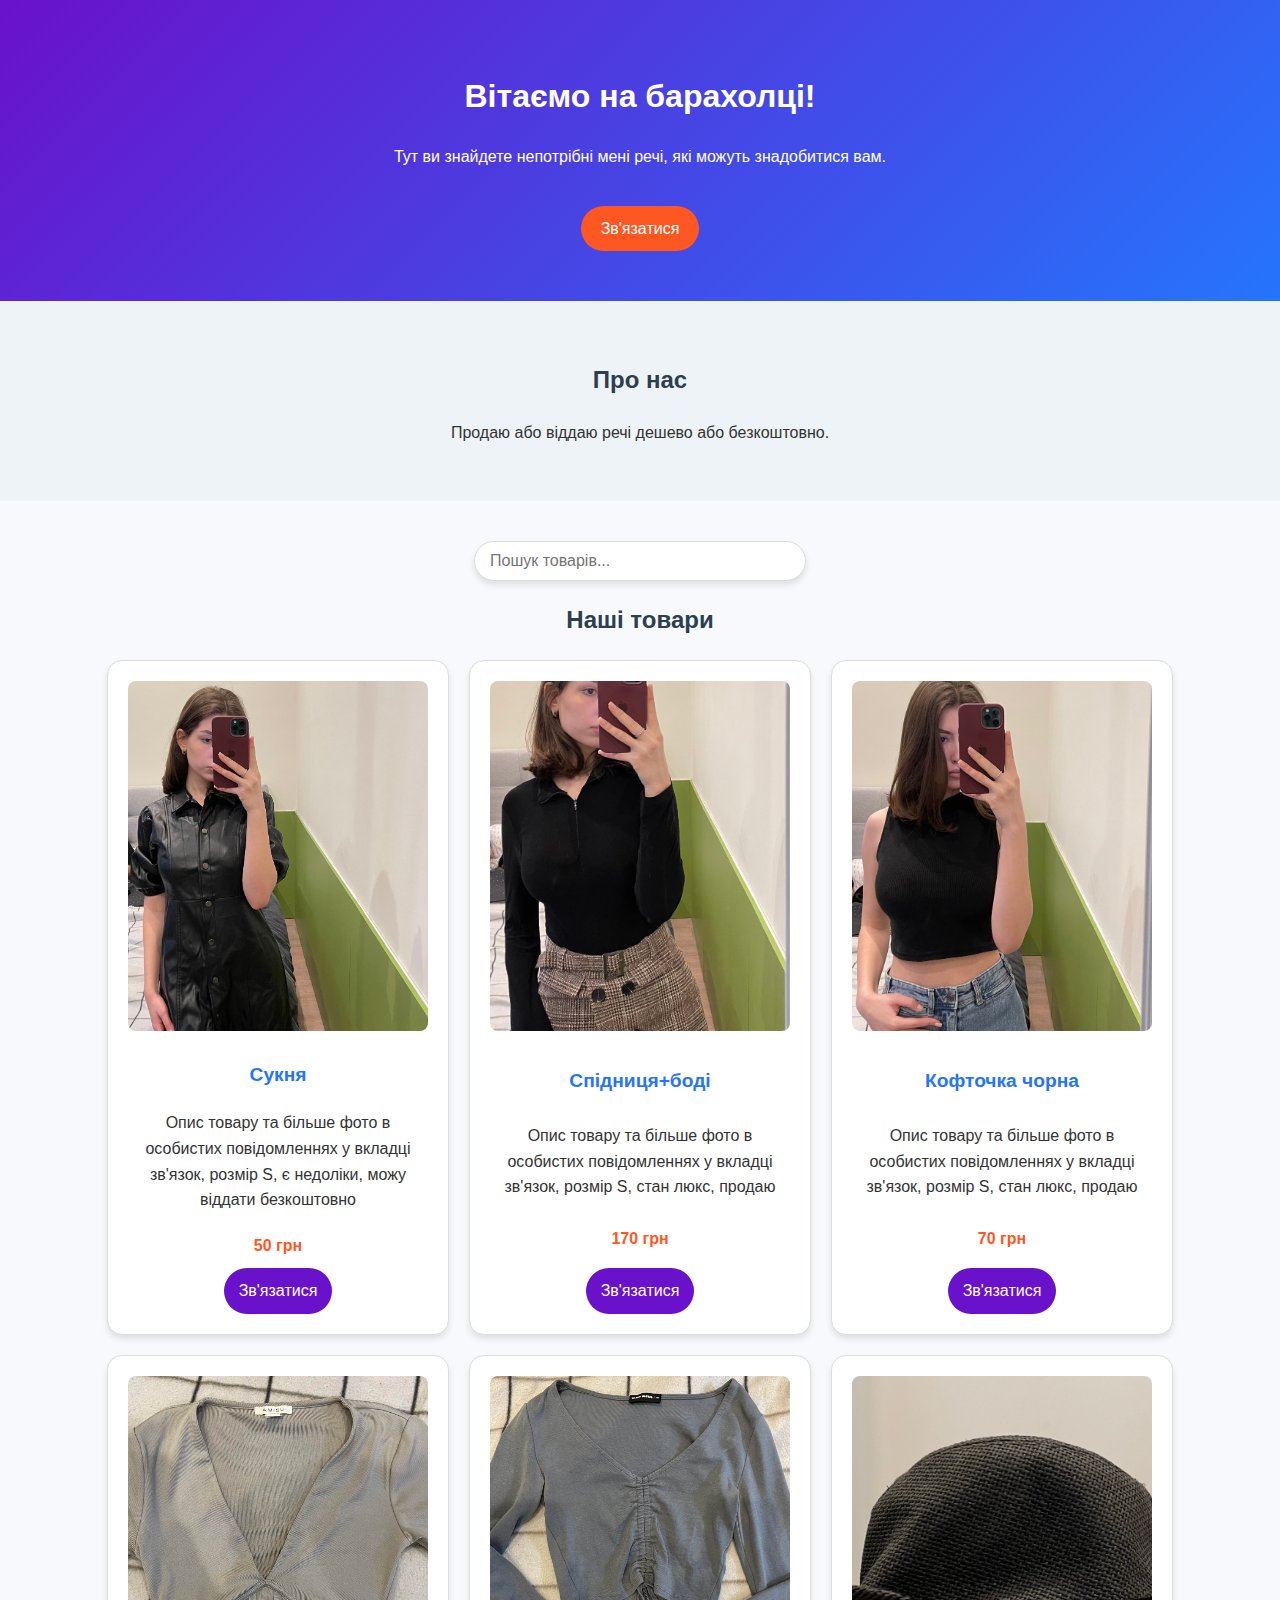
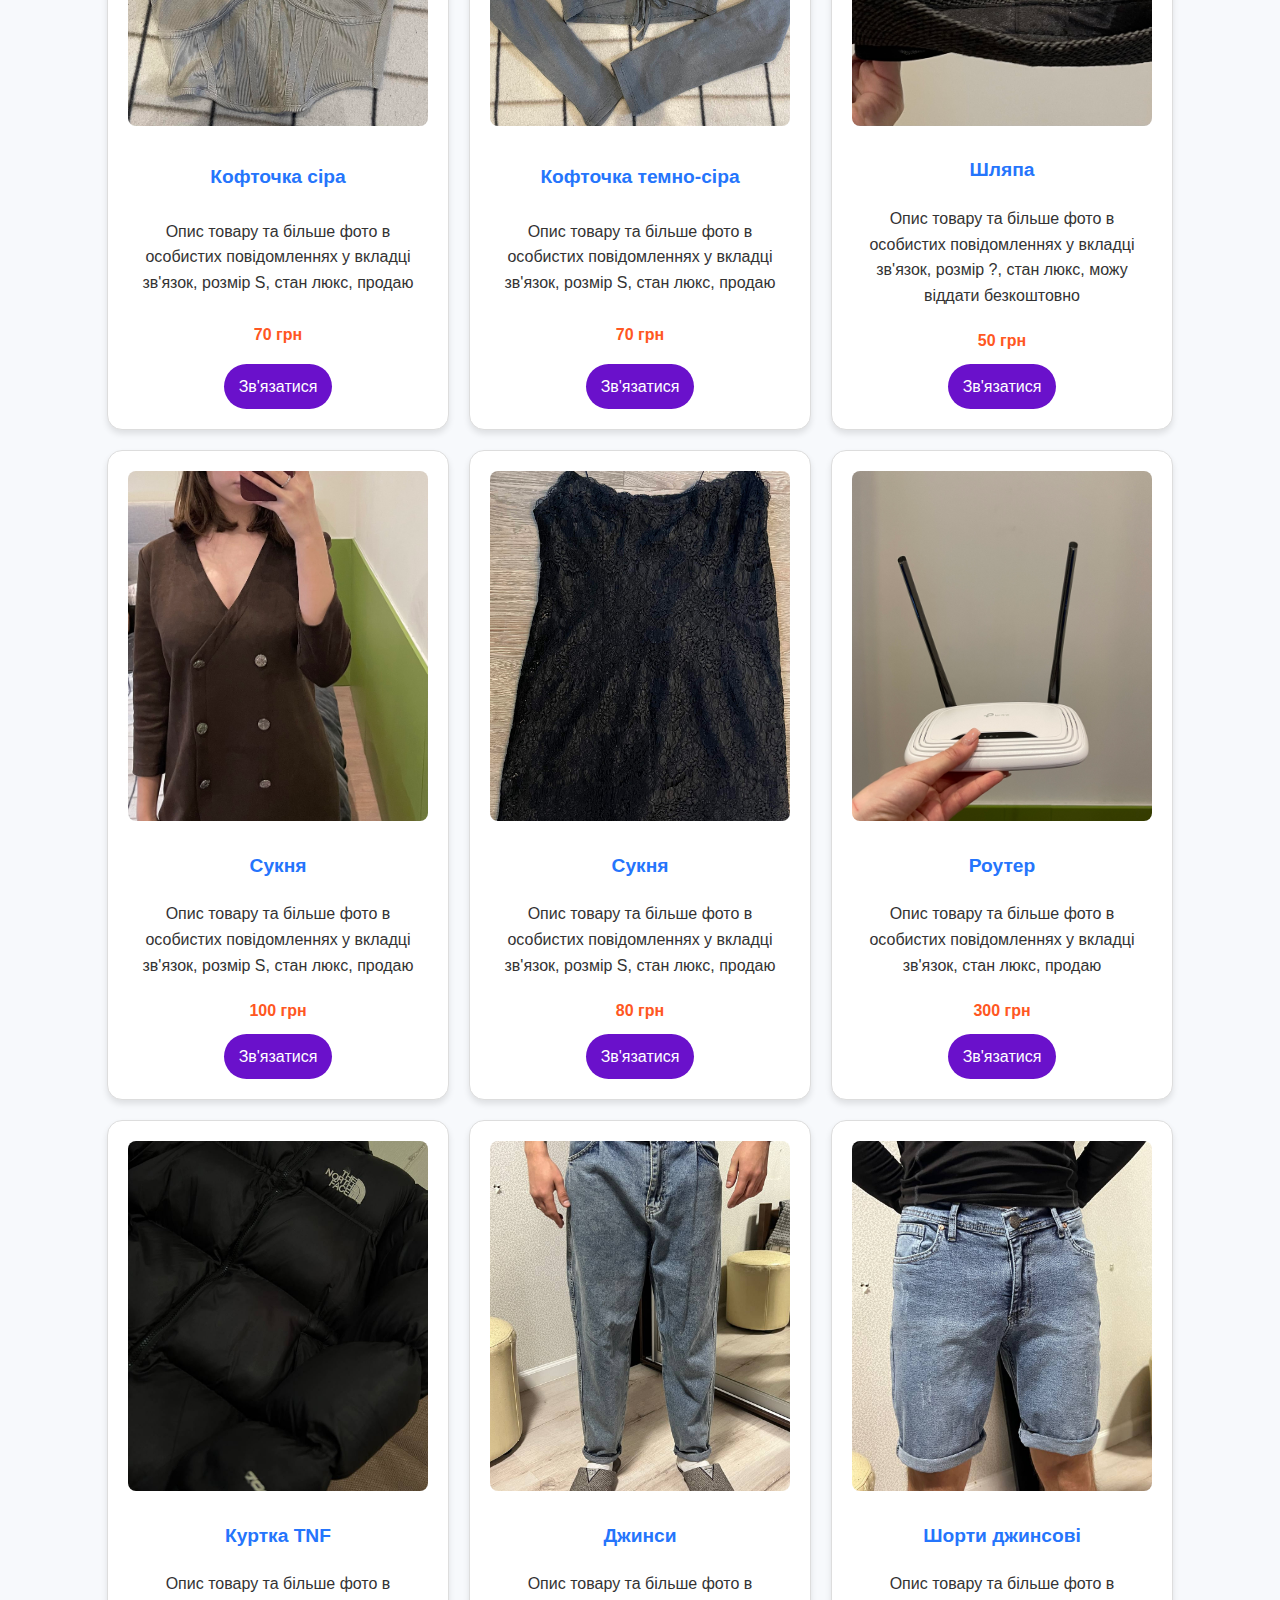
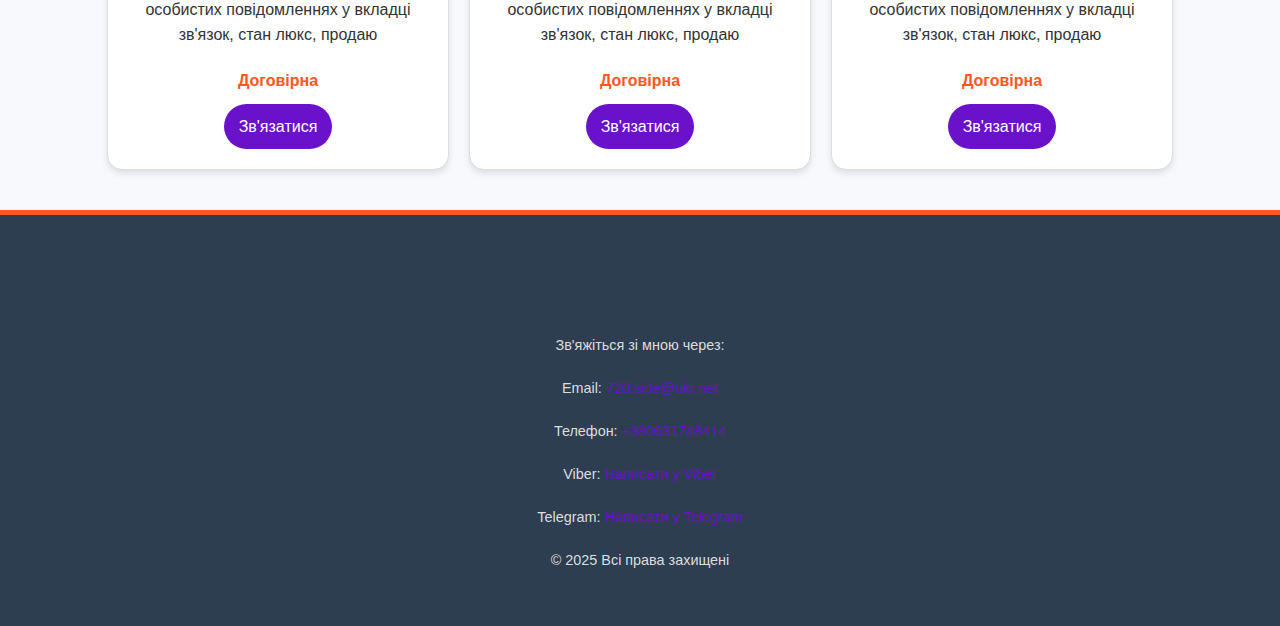
==== commit 6e7546b2: "13" ====
--- a/index.html
+++ b/index.html
@@ -36,13 +36,10 @@
     </section>
 	
 	<!-- Модальне вікно для фото -->
-        <<div id="modal" class="modal">
-    <span class="close" onclick="closeModal()">&times;</span>
-    <div class="modal-content">
-        <img id="modalImage" src="" alt="Modal Image">
-    </div>
-</div>
-
+        <div id="imageModal" class="image-modal">
+            <span class="close-modal" onclick="closeImageModal()">&times;</span>
+            <img class="modal-content" id="modalImage">
+        </div>
 
     <footer id="contact" class="section">
         <h2>Контакти</h2>
